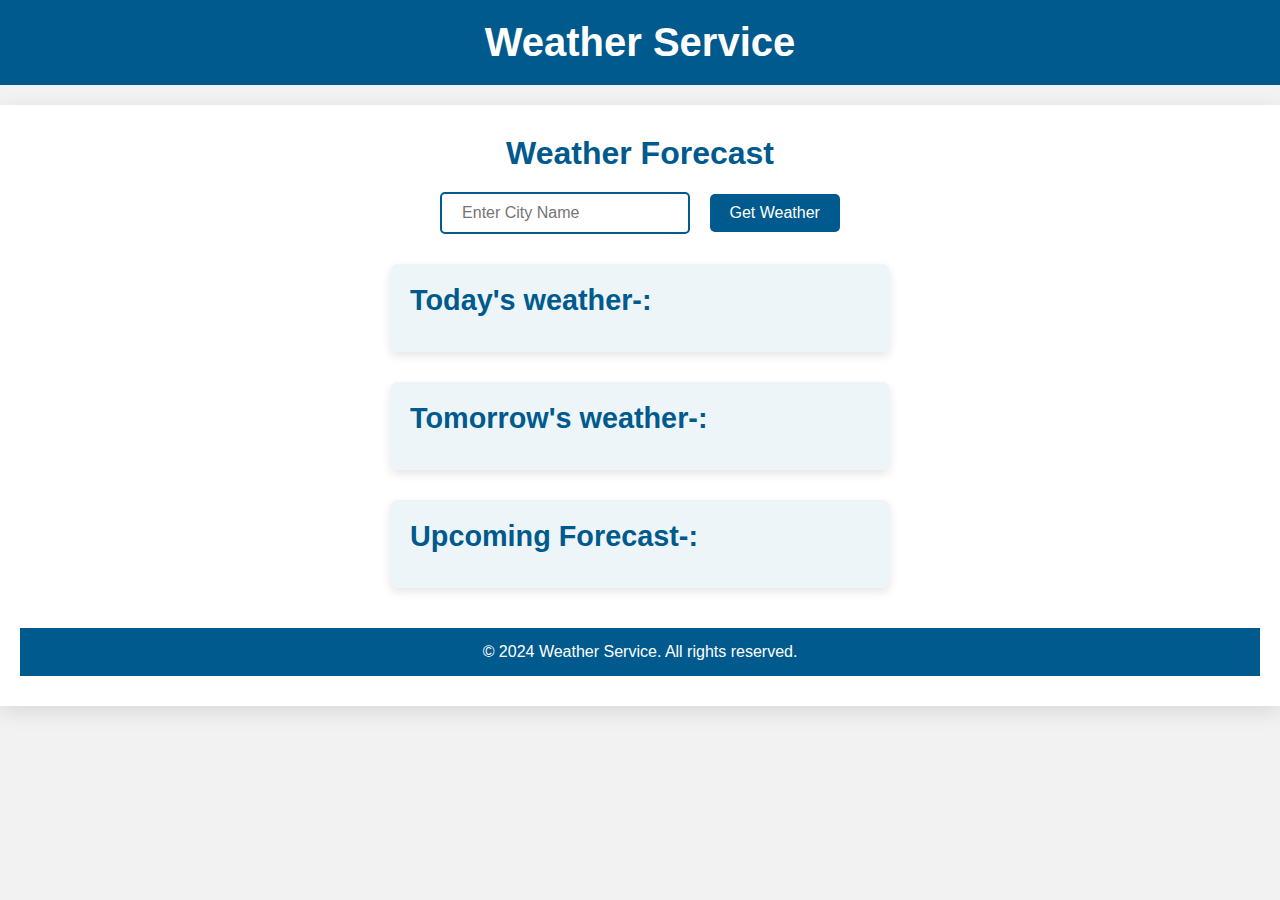
==== service1.html @ 440a3f32 "Add files via upload" ====
<!DOCTYPE html>
<html lang="en">
<head>
    <meta charset="UTF-8">
    <meta name="viewport" content="width=device-width, initial-scale=1.0">
    <title>Weather Forecast - Government Services</title>
    <link rel="stylesheet" href="service1.css">
</head>
<body>

    <!-- Header Section -->
    <header class="header">
        <div class="container">
            <h1 class="header-title">Weather Service</h1>
        </div>
    </header>

    <!-- Weather Section -->
    <section id="weather" class="weather-section">
        <div class="container">
            <div class="weather-container">
                <h2 class="section-title">Weather Forecast</h2>
                <input type="text" id="city" placeholder="Enter City Name" class="input-field" />
                <button onclick="getWeather()" class="btn">Get Weather</button>
            </div>

            <!-- Weather Data -->
            <div id="weather-result" class="weather-result">
                <h3>Today's weather-:</h3>
                <!-- Weather data will be displayed here -->
            </div>

            <!-- Tomorrow's Weather Section -->
            <div id="tomorrow-weather-result" class="weather-result">
                <h3>Tomorrow's weather-:</h3>
                <!-- Tomorrow's weather will be displayed here -->
            </div>

            <!-- Upcoming Forecast Section (Moved to Separate Box) -->
            <div id="upcoming-forecast-result" class="weather-result">
                <h3>Upcoming Forecast-:</h3>
                <!-- Weather forecast will be displayed here -->
            </div>



    <!-- Footer Section -->
    <footer>
        <div class="container">
            <p>&copy; 2024 Weather Service. All rights reserved.</p>
        </div>
    </footer>

    <!-- Modal Section for Weather Alerts -->
    <div id="weatherModal" class="modal">
        <div class="modal-content">
            <span class="close">&times;</span>
            <h2 id="modal-title">Weather Alert</h2>
            <p id="modal-message">Bad weather conditions detected.</p>
        </div>
    </div>

    <script src="service1.js"></script>
</body>
</html>
---- service1.css ----
/* Global Styles */
* {
    margin: 0;
    padding: 0;
    box-sizing: border-box;
    font-family: 'Arial', sans-serif;
}

body {
    background-color: #f2f2f2;
    color: #333;
    min-height: 100vh;
    display: flex;
    flex-direction: column;
    justify-content: flex-start;
}

/* Header Section */
.header {
    background-color: #005a8d;
    color: white;
    padding: 20px 0;
    text-align: center;
}

.header-title {
    font-size: 2.5rem;
    margin: 0;
}

/* Weather Section */
.weather-section {
    width: 100%;
    padding: 30px 20px;
    text-align: center;
    background-color: #ffffff;
    box-shadow: 0 6px 20px rgba(0, 0, 0, 0.1);
    margin-top: 20px;
}

.weather-container {
    margin-bottom: 30px;
}

.section-title {
    font-size: 2rem;
    margin-bottom: 20px;
    color: #005a8d;
}

.input-field {
    padding: 10px 20px;
    font-size: 1rem;
    border: 2px solid #005a8d;
    border-radius: 5px;
    outline: none;
    width: 250px;
    margin-right: 15px;
}

.input-field:focus {
    border-color: #0073b1;
}

.btn {
    padding: 10px 20px;
    font-size: 1rem;
    border: none;
    background-color: #005a8d;
    color: white;
    border-radius: 5px;
    cursor: pointer;
    transition: background-color 0.3s ease;
}

.btn:hover {
    background-color: #0073b1;
}

/* Weather Data Results */
.weather-result {
    margin-top: 30px;
    background-color: #eef5f9;
    border-radius: 8px;
    padding: 20px;
    text-align: left;
    box-shadow: 0 4px 10px rgba(0, 0, 0, 0.1);
    width: 90%;
    max-width: 500px;
    margin-left: auto;
    margin-right: auto;
}

.weather-result h3 {
    font-size: 1.8rem;
    color: #005a8d;
    margin-bottom: 15px;
}

.weather-icon {
    width: 50px;
    height: 50px;
    margin-right: 10px;
    vertical-align: middle;
}

.forecast-container {
    display: flex;
    gap: 20px;
    justify-content: center;
    flex-wrap: wrap;
}

.forecast-day {
    background-color: #ffffff;
    padding: 15px;
    border-radius: 10px;
    box-shadow: 0 4px 15px rgba(0, 0, 0, 0.1);
    width: 140px;
    text-align: center;
    color: #333;
}

.forecast-day img {
    width: 40px;
    height: 40px;
}

.forecast-day p {
    margin-top: 10px;
}

.forecast-day.hidden {
    display: none;
}

footer {
    background-color: #005a8d;
    color: white;
    text-align: center;
    padding: 15px 0;
    margin-top: 40px;
}

/* Show More Button */
#show-more-btn {
    margin-top: 70px;
}
/* Modal styles for weather alerts */
.modal {
    display: none; 
    position: fixed; 
    z-index: 1; 
    left: 0;
    top: 0;
    width: 100%;
    height: 100%;
    background-color: rgba(0, 0, 0, 0.4); 
    padding-top: 60px;
}

.modal-content {
    background-color: #fefefe;
    margin: 5% auto;
    padding: 20px;
    border: 1px solid #888;
    width: 80%;
    max-width: 400px;
    text-align: center;
}

.close {
    color: #aaa;
    font-size: 28px;
    font-weight: bold;
    position: absolute;
    top: 10px;
    right: 15px;
}

.close:hover,
.close:focus {
    color: black;
    text-decoration: none;
    cursor: pointer;
}
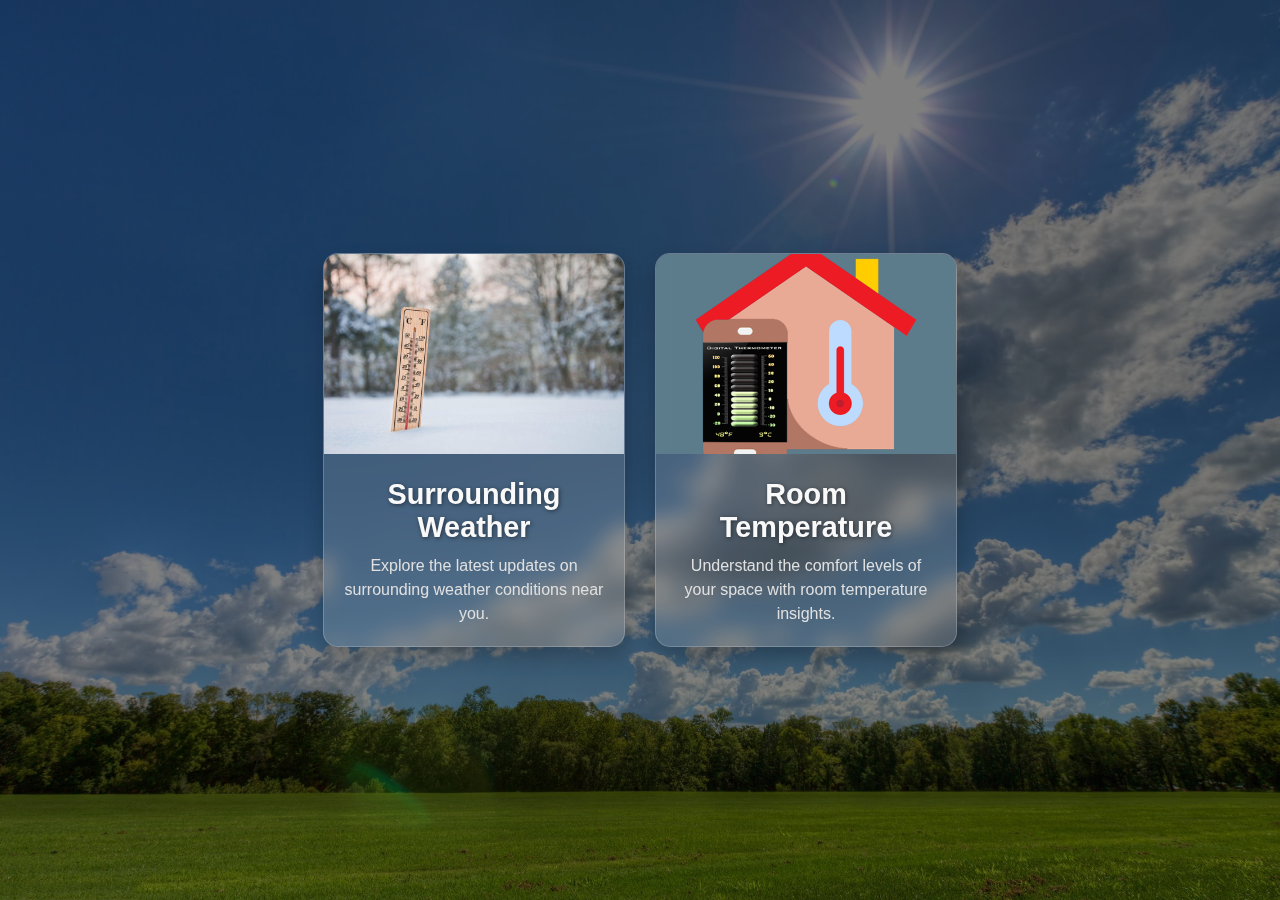
==== commit d3ffa8ad: "Add files via upload" ====
--- a/service1.html
+++ b/service1.html
@@ -3,63 +3,32 @@
 <head>
     <meta charset="UTF-8">
     <meta name="viewport" content="width=device-width, initial-scale=1.0">
-    <title>Weather Forecast - Government Services</title>
+    <title>Interactive Image Boxes</title>
     <link rel="stylesheet" href="service1.css">
 </head>
 <body>
+    <div class="container">
+        <!-- Box 1 -->
+        <div class="box">
+            <a href="service1_1.html">
+                <img src="surrounding.png" alt="Surrounding Weather">
+            </a>
+            <div class="content">
+                <div class="title">Surrounding Weather</div>
+                <div class="description">Explore the latest updates on surrounding weather conditions near you.</div>
+            </div>
+        </div>
 
-    <!-- Header Section -->
-    <header class="header">
-        <div class="container">
-            <h1 class="header-title">Weather Service</h1>
-        </div>
-    </header>
-
-    <!-- Weather Section -->
-    <section id="weather" class="weather-section">
-        <div class="container">
-            <div class="weather-container">
-                <h2 class="section-title">Weather Forecast</h2>
-                <input type="text" id="city" placeholder="Enter City Name" class="input-field" />
-                <button onclick="getWeather()" class="btn">Get Weather</button>
+        <!-- Box 2 -->
+        <div class="box">
+            <a href="service1_2.html">
+                <img src="room.png" alt="Room Temperature">
+            </a>
+            <div class="content">
+                <div class="title">Room Temperature</div>
+                <div class="description">Understand the comfort levels of your space with room temperature insights.</div>
             </div>
-
-            <!-- Weather Data -->
-            <div id="weather-result" class="weather-result">
-                <h3>Today's weather-:</h3>
-                <!-- Weather data will be displayed here -->
-            </div>
-
-            <!-- Tomorrow's Weather Section -->
-            <div id="tomorrow-weather-result" class="weather-result">
-                <h3>Tomorrow's weather-:</h3>
-                <!-- Tomorrow's weather will be displayed here -->
-            </div>
-
-            <!-- Upcoming Forecast Section (Moved to Separate Box) -->
-            <div id="upcoming-forecast-result" class="weather-result">
-                <h3>Upcoming Forecast-:</h3>
-                <!-- Weather forecast will be displayed here -->
-            </div>
-
-
-
-    <!-- Footer Section -->
-    <footer>
-        <div class="container">
-            <p>&copy; 2024 Weather Service. All rights reserved.</p>
-        </div>
-    </footer>
-
-    <!-- Modal Section for Weather Alerts -->
-    <div id="weatherModal" class="modal">
-        <div class="modal-content">
-            <span class="close">&times;</span>
-            <h2 id="modal-title">Weather Alert</h2>
-            <p id="modal-message">Bad weather conditions detected.</p>
         </div>
     </div>
-
-    <script src="service1.js"></script>
 </body>
 </html>
--- a/service1.css
+++ b/service1.css
@@ -1,186 +1,87 @@
-/* Global Styles */
-* {
+/* General body styling */
+body {
+    font-family: 'Helvetica Neue', sans-serif;
+    display: flex;
+    justify-content: center;
+    align-items: center;
+    min-height: 100vh;
     margin: 0;
-    padding: 0;
-    box-sizing: border-box;
-    font-family: 'Arial', sans-serif;
+    background: url('weather_background.jpg') no-repeat center center fixed;
+    background-size: cover;
+    color: #fff;
 }
 
-body {
-    background-color: #f2f2f2;
-    color: #333;
-    min-height: 100vh;
-    display: flex;
-    flex-direction: column;
-    justify-content: flex-start;
+/* Dark overlay to enhance text readability on the background image */
+body::before {
+    content: "";
+    position: fixed;
+    top: 0;
+    left: 0;
+    width: 100%;
+    height: 100%;
+    background: rgba(0, 0, 0, 0.5); /* Slightly dark overlay */
+    z-index: -1; /* Behind content */
 }
 
-/* Header Section */
-.header {
-    background-color: #005a8d;
-    color: white;
-    padding: 20px 0;
+/* Container styling */
+.container {
+    display: flex;
+    gap: 30px;
+    justify-content: center;
+    align-items: center;
+    flex-wrap: wrap;
+    max-width: 1000px;
+    margin: 0 auto;
+}
+
+/* Box styling */
+.box {
+    background-color: rgba(255, 255, 255, 0.15);
+    backdrop-filter: blur(10px);
+    border: 1px solid rgba(255, 255, 255, 0.2);
+    border-radius: 15px;
+    overflow: hidden;
+    box-shadow: 0 10px 20px rgba(0, 0, 0, 0.2);
+    width: 300px;
+    transition: transform 0.3s ease, box-shadow 0.3s ease;
+}
+
+.box:hover {
+    transform: scale(1.05);
+    box-shadow: 0 15px 30px rgba(0, 0, 0, 0.3);
+}
+
+/* Image styling */
+.box img {
+    width: 100%;
+    height: 200px;
+    object-fit: cover;
+}
+
+/* Content styling */
+.content {
+    padding: 20px;
     text-align: center;
 }
 
-.header-title {
-    font-size: 2.5rem;
-    margin: 0;
+.title {
+    font-size: 1.8rem;
+    font-weight: bold;
+    margin-bottom: 10px;
+    color: #f9f9f9;
+    text-shadow: 1px 1px 4px rgba(0, 0, 0, 0.5);
 }
 
-/* Weather Section */
-.weather-section {
-    width: 100%;
-    padding: 30px 20px;
-    text-align: center;
-    background-color: #ffffff;
-    box-shadow: 0 6px 20px rgba(0, 0, 0, 0.1);
-    margin-top: 20px;
+.description {
+    font-size: 1rem;
+    line-height: 1.5;
+    color: #e0e0e0;
 }
 
-.weather-container {
-    margin-bottom: 30px;
+/* Responsiveness */
+@media (max-width: 768px) {
+    .container {
+        flex-direction: column;
+        gap: 20px;
+    }
 }
-
-.section-title {
-    font-size: 2rem;
-    margin-bottom: 20px;
-    color: #005a8d;
-}
-
-.input-field {
-    padding: 10px 20px;
-    font-size: 1rem;
-    border: 2px solid #005a8d;
-    border-radius: 5px;
-    outline: none;
-    width: 250px;
-    margin-right: 15px;
-}
-
-.input-field:focus {
-    border-color: #0073b1;
-}
-
-.btn {
-    padding: 10px 20px;
-    font-size: 1rem;
-    border: none;
-    background-color: #005a8d;
-    color: white;
-    border-radius: 5px;
-    cursor: pointer;
-    transition: background-color 0.3s ease;
-}
-
-.btn:hover {
-    background-color: #0073b1;
-}
-
-/* Weather Data Results */
-.weather-result {
-    margin-top: 30px;
-    background-color: #eef5f9;
-    border-radius: 8px;
-    padding: 20px;
-    text-align: left;
-    box-shadow: 0 4px 10px rgba(0, 0, 0, 0.1);
-    width: 90%;
-    max-width: 500px;
-    margin-left: auto;
-    margin-right: auto;
-}
-
-.weather-result h3 {
-    font-size: 1.8rem;
-    color: #005a8d;
-    margin-bottom: 15px;
-}
-
-.weather-icon {
-    width: 50px;
-    height: 50px;
-    margin-right: 10px;
-    vertical-align: middle;
-}
-
-.forecast-container {
-    display: flex;
-    gap: 20px;
-    justify-content: center;
-    flex-wrap: wrap;
-}
-
-.forecast-day {
-    background-color: #ffffff;
-    padding: 15px;
-    border-radius: 10px;
-    box-shadow: 0 4px 15px rgba(0, 0, 0, 0.1);
-    width: 140px;
-    text-align: center;
-    color: #333;
-}
-
-.forecast-day img {
-    width: 40px;
-    height: 40px;
-}
-
-.forecast-day p {
-    margin-top: 10px;
-}
-
-.forecast-day.hidden {
-    display: none;
-}
-
-footer {
-    background-color: #005a8d;
-    color: white;
-    text-align: center;
-    padding: 15px 0;
-    margin-top: 40px;
-}
-
-/* Show More Button */
-#show-more-btn {
-    margin-top: 70px;
-}
-/* Modal styles for weather alerts */
-.modal {
-    display: none; 
-    position: fixed; 
-    z-index: 1; 
-    left: 0;
-    top: 0;
-    width: 100%;
-    height: 100%;
-    background-color: rgba(0, 0, 0, 0.4); 
-    padding-top: 60px;
-}
-
-.modal-content {
-    background-color: #fefefe;
-    margin: 5% auto;
-    padding: 20px;
-    border: 1px solid #888;
-    width: 80%;
-    max-width: 400px;
-    text-align: center;
-}
-
-.close {
-    color: #aaa;
-    font-size: 28px;
-    font-weight: bold;
-    position: absolute;
-    top: 10px;
-    right: 15px;
-}
-
-.close:hover,
-.close:focus {
-    color: black;
-    text-decoration: none;
-    cursor: pointer;
-}
